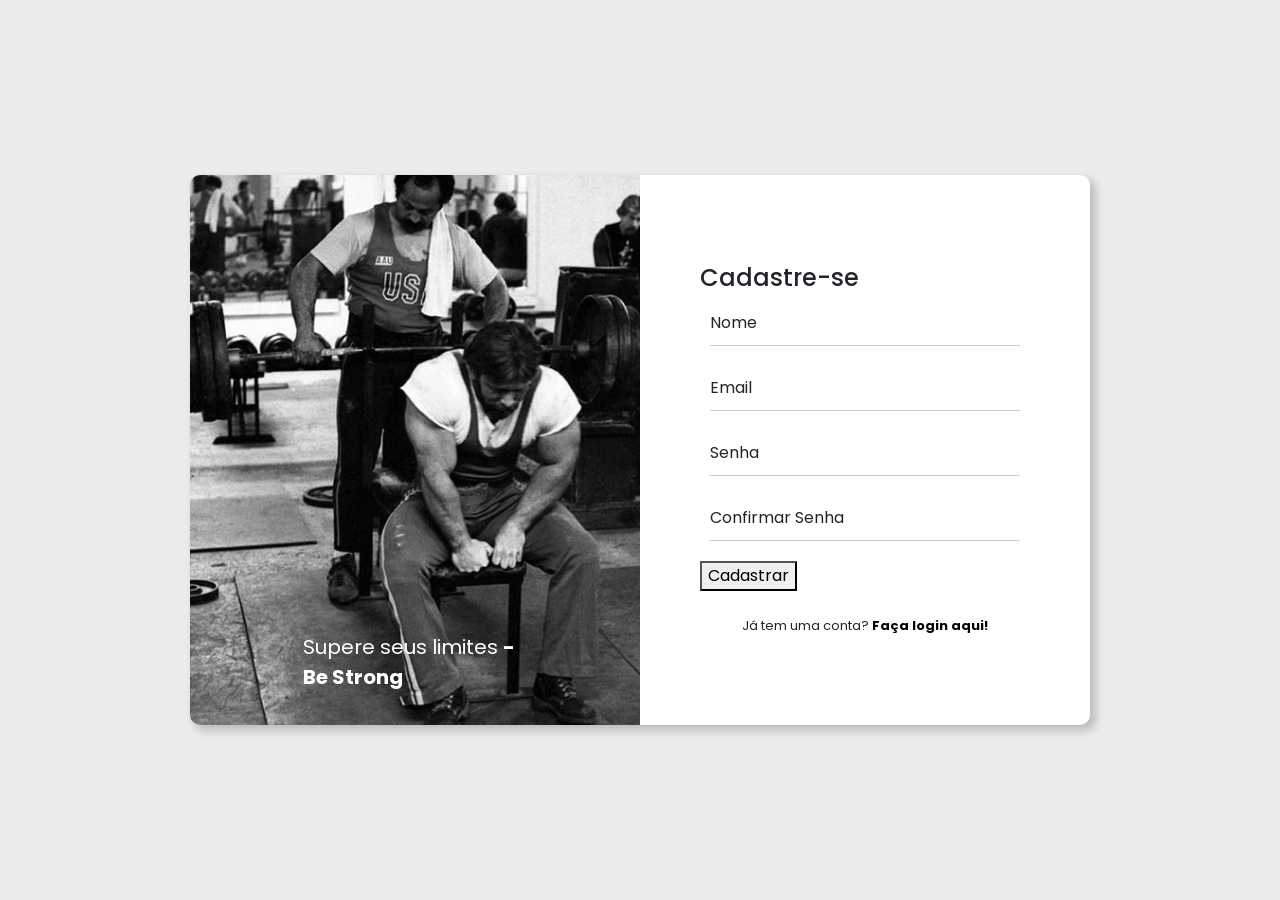
==== public/cadastro.html @ e9997882 "Autenticação do Cadastro - V1" ====
<!DOCTYPE html>
<html lang="en">

<head>
    <meta charset="UTF-8">
    <meta name="viewport" content="width=device-width, initial-scale=1.0">
    <link href="https://cdn.jsdelivr.net/npm/bootstrap@5.0.2/dist/css/bootstrap.min.css" rel="stylesheet"
        integrity="sha384-EVSTQN3/azprG1Anm3QDgpJLIm9Nao0Yz1ztcQTwFspd3yD65VohhpuuCOmLASjC" crossorigin="anonymous">
    <link rel="stylesheet" href="cadastro.css">
    <title>Cadastro | BeStrong</title>
</head>

<body>
    <div class="wrapper">
        <div class="container main">
            <div class="alerta_erro">
                <div class="card_erro" id="cardErro">
                    <span id="mensagem_erro"></span>
                </div>
            </div>
            <div class="row">
                <div class="col-md-6 side-image">
                    <div class="text">
                        <p>Supere seus limites <strong>- Be Strong</strong></p>
                    </div>

                </div>
                <div class="col-md-6 right">

                    <div class="input-box">

                        <h4>Cadastre-se</h4>
                        <div class="input-field">
                            <input type="text" class="input" id="nome" required="" autocomplete="off">
                            <label for="nome">Nome</label>
                        </div>
                        <div class="input-field">
                            <input type="text" class="input" id="email_usuario" required="" autocomplete="off">
                            <label for="email">Email</label>
                        </div>
                        <div class="input-field">
                            <input type="password" class="input" id="senha_usuario" required="">
                            <label for="pass">Senha</label>
                        </div>
                        <div class="input-field">
                            <input type="password" class="input" id="confirmar_senha" required="">
                            <label for="pass">Confirmar Senha</label>
                        </div>
                        <div class="btn_cadastro">
                            <button onclick="cadastrar()">Cadastrar</button>
                        </div>
                        <div class="signin">
                            <span>Já tem uma conta? <a href="login.html">Faça login aqui!</a></span>
                        </div>
                    </div>
                </div>
            </div>
        </div>
    </div>

</body>

</html>

<script>
    function cadastrar() {
        // Verificando se há algum campo em branco
        var emailUser = email_usuario.value
        var nomeUser = nome.value
        var senhaUser = senha_usuario.value
        var confirmarSenha = confirmar_senha.value

        if (
            nomeUser == "" ||
            emailUser == "" ||
            senhaUser == "" ||
            confirmarSenha == ""
        ) {
            cardErro.style.display = "block";
            mensagem_erro.innerHTML = "(Mensagem de erro para todos os campos em branco)";
        } else {
            setInterval(sumirMensagem, 3000);
        }

        function sumirMensagem() {
            cardErro.style.display = "none";
        }

    }
</script>
---- public/cadastro.css ----
@import url('https://fonts.googleapis.com/css2?family=Poppins:wght@400;500;600;700&display=swap');

* {
    font-family: 'Poppins', sans-serif;
}

.wrapper {
    background: #ececec;
    padding: 0 20px 0 20px;
}

.main {
    display: flex;
    justify-content: center;
    align-items: center;
    min-height: 100vh;
}

.side-image {
    background-image: url("assets/login_background.jpg");
    background-position: center;
    background-size: cover;
    background-repeat: no-repeat;
    border-radius: 10px 0 0 10px;
    position: relative;
}

.row {
    width: 900px;
    height: 550px;
    border-radius: 10px;
    background: #fff;
    padding: 0px;
    box-shadow: 5px 5px 10px 1px rgba(0, 0, 0, 0.2);
}

.text {
    position: absolute;
    top: 90%;
    left: 50%;
    transform: translate(-50%, -50%);
}

.text p {
    color: #fff;
    font-size: 20px;
}

i {
    font-weight: 400;
    font-size: 15px;
}

.right {
    display: flex;
    justify-content: center;
    align-items: center;
    position: relative;
}

.input-box {
    width: 330px;
    box-sizing: border-box;
}

img {
    width: 35px;
    position: absolute;
    top: 30px;
    left: 30px;
}

.input-box header {
    font-weight: 700;
    text-align: center;
    margin-bottom: 45px;
}

.input-field {
    display: flex;
    flex-direction: column;
    position: relative;
    padding: 0 10px 0 10px;
}

.input {
    height: 45px;
    width: 100%;
    background: transparent;
    border: none;
    border-bottom: 1px solid rgba(0, 0, 0, 0.2);
    outline: none;
    margin-bottom: 20px;
    color: #40414a;
}

.input-box .input-field label {
    position: absolute;
    top: 10px;
    left: 10px;
    pointer-events: none;
    transition: .5s;
}

.input-field input:focus~label {
    top: -10px;
    font-size: 13px;
}

.input-field input:valid~label {
    top: -10px;
    font-size: 13px;
    color: #5d5076;
}

.input-field .input:focus,
.input-field .input:valid {
    border-bottom: 1px solid #743ae1;
}

.submit {
    border: none;
    outline: none;
    height: 45px;
    background: #ececec;
    border-radius: 5px;
    transition: .4s;
}

.submit:hover {
    background: rgba(37, 95, 156, 0.937);
    color: #fff;
}

.signin {
    text-align: center;
    font-size: small;
    margin-top: 25px;
}

span a {
    text-decoration: none;
    font-weight: 700;
    color: #000;
    transition: .5s;
}

span a:hover {
    text-decoration: underline;
    color: #000;
}
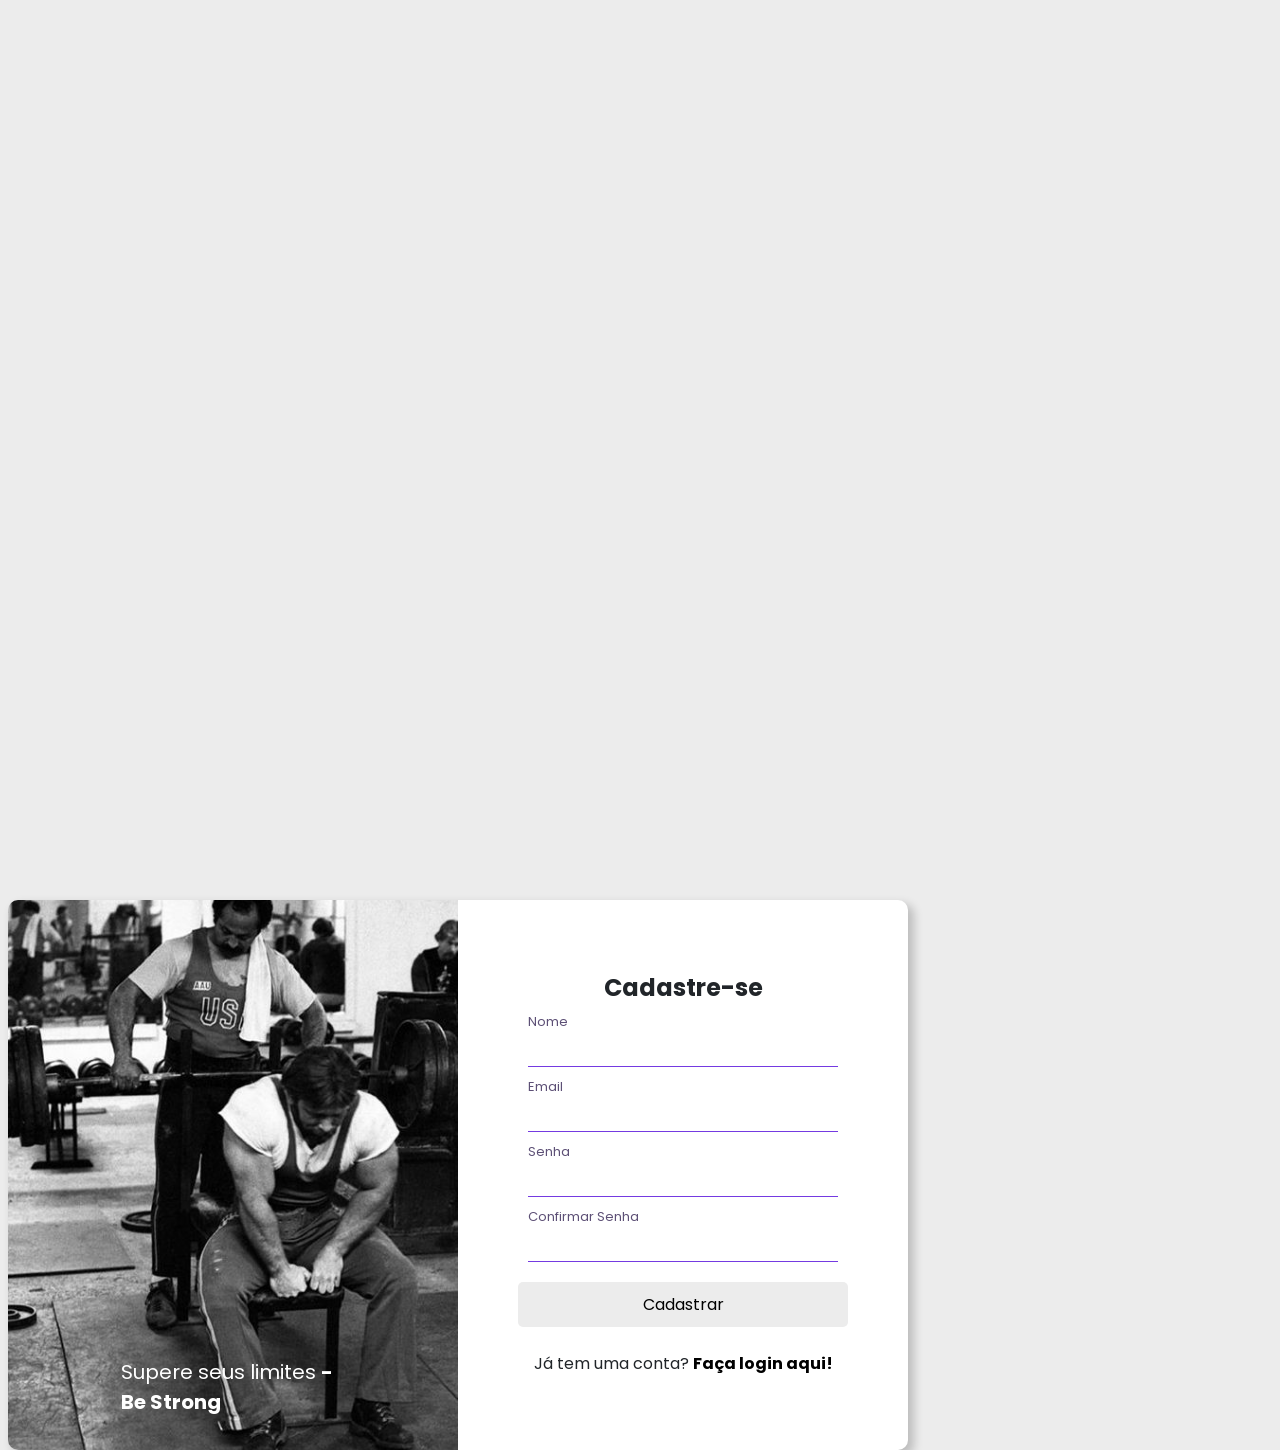
==== commit fa4a27aa: "Autenticação de Login/Cadastro" ====
--- a/public/cadastro.html
+++ b/public/cadastro.html
@@ -7,84 +7,60 @@
     <link href="https://cdn.jsdelivr.net/npm/bootstrap@5.0.2/dist/css/bootstrap.min.css" rel="stylesheet"
         integrity="sha384-EVSTQN3/azprG1Anm3QDgpJLIm9Nao0Yz1ztcQTwFspd3yD65VohhpuuCOmLASjC" crossorigin="anonymous">
     <link rel="stylesheet" href="cadastro.css">
+
     <title>Cadastro | BeStrong</title>
 </head>
 
 <body>
+
     <div class="wrapper">
+
         <div class="container main">
-            <div class="alerta_erro">
-                <div class="card_erro" id="cardErro">
-                    <span id="mensagem_erro"></span>
+
+        </div>
+        <div class="row">
+            <div class="col-md-6 side-image">
+                <div class="text">
+                    <p>Supere seus limites <strong>- Be Strong</strong></p>
                 </div>
+
             </div>
-            <div class="row">
-                <div class="col-md-6 side-image">
-                    <div class="text">
-                        <p>Supere seus limites <strong>- Be Strong</strong></p>
-                    </div>
-
-                </div>
-                <div class="col-md-6 right">
-
-                    <div class="input-box">
-
-                        <h4>Cadastre-se</h4>
+            <div class="col-md-6 right">
+                <div class="input-box">
+                    <h4>Cadastre-se</h4>
+                    <form id="form">
                         <div class="input-field">
-                            <input type="text" class="input" id="nome" required="" autocomplete="off">
+                            <input type="text" class="input" id="nome" autocomplete="off">
                             <label for="nome">Nome</label>
                         </div>
                         <div class="input-field">
-                            <input type="text" class="input" id="email_usuario" required="" autocomplete="off">
-                            <label for="email">Email</label>
+                            <input type="text" class="input" id="email" autocomplete="off">
+                            <label for="text">Email</label>
                         </div>
                         <div class="input-field">
-                            <input type="password" class="input" id="senha_usuario" required="">
+                            <input type="password" class="input" id="senha">
                             <label for="pass">Senha</label>
                         </div>
                         <div class="input-field">
-                            <input type="password" class="input" id="confirmar_senha" required="">
+                            <input type="password" class="input" id="confirmar_senha">
                             <label for="pass">Confirmar Senha</label>
                         </div>
+                        <div id="div_erros_login"></div>
                         <div class="btn_cadastro">
                             <button onclick="cadastrar()">Cadastrar</button>
                         </div>
                         <div class="signin">
                             <span>Já tem uma conta? <a href="login.html">Faça login aqui!</a></span>
                         </div>
-                    </div>
+                    </form>
+
+
                 </div>
             </div>
         </div>
     </div>
-
+    </div>
+    <script src="js/sessao.js"></script>
 </body>
 
-</html>
-
-<script>
-    function cadastrar() {
-        // Verificando se há algum campo em branco
-        var emailUser = email_usuario.value
-        var nomeUser = nome.value
-        var senhaUser = senha_usuario.value
-        var confirmarSenha = confirmar_senha.value
-
-        if (
-            nomeUser == "" ||
-            emailUser == "" ||
-            senhaUser == "" ||
-            confirmarSenha == ""
-        ) {
-            cardErro.style.display = "block";
-            mensagem_erro.innerHTML = "(Mensagem de erro para todos os campos em branco)";
-        } else {
-            setInterval(sumirMensagem, 3000);
-        }
-
-        function sumirMensagem() {
-            cardErro.style.display = "none";
-        }
-
-    }
-</script>+</html>
--- a/public/cadastro.css
+++ b/public/cadastro.css
@@ -70,10 +70,10 @@
     left: 30px;
 }
 
-.input-box header {
+.input-box h4 {
     font-weight: 700;
     text-align: center;
-    margin-bottom: 45px;
+    margin-bottom: 20px;
 }
 
 .input-field {
@@ -118,25 +118,29 @@
     border-bottom: 1px solid #743ae1;
 }
 
-.submit {
+
+.btn_cadastro button{
     border: none;
     outline: none;
     height: 45px;
+    width: 330px;
     background: #ececec;
     border-radius: 5px;
     transition: .4s;
+    
 }
 
-.submit:hover {
+.btn_cadastro button:hover{
     background: rgba(37, 95, 156, 0.937);
     color: #fff;
 }
 
-.signin {
+.signin{
     text-align: center;
-    font-size: small;
+    font-size:medium;
     margin-top: 25px;
 }
+
 
 span a {
     text-decoration: none;
@@ -149,3 +153,10 @@
     text-decoration: underline;
     color: #000;
 }
+
+#mensagem_erro_cadastro{
+    color: red;
+    font-weight: bold;
+    margin-top: 10px;
+    display: none; /* Inicialmente escondida */
+}
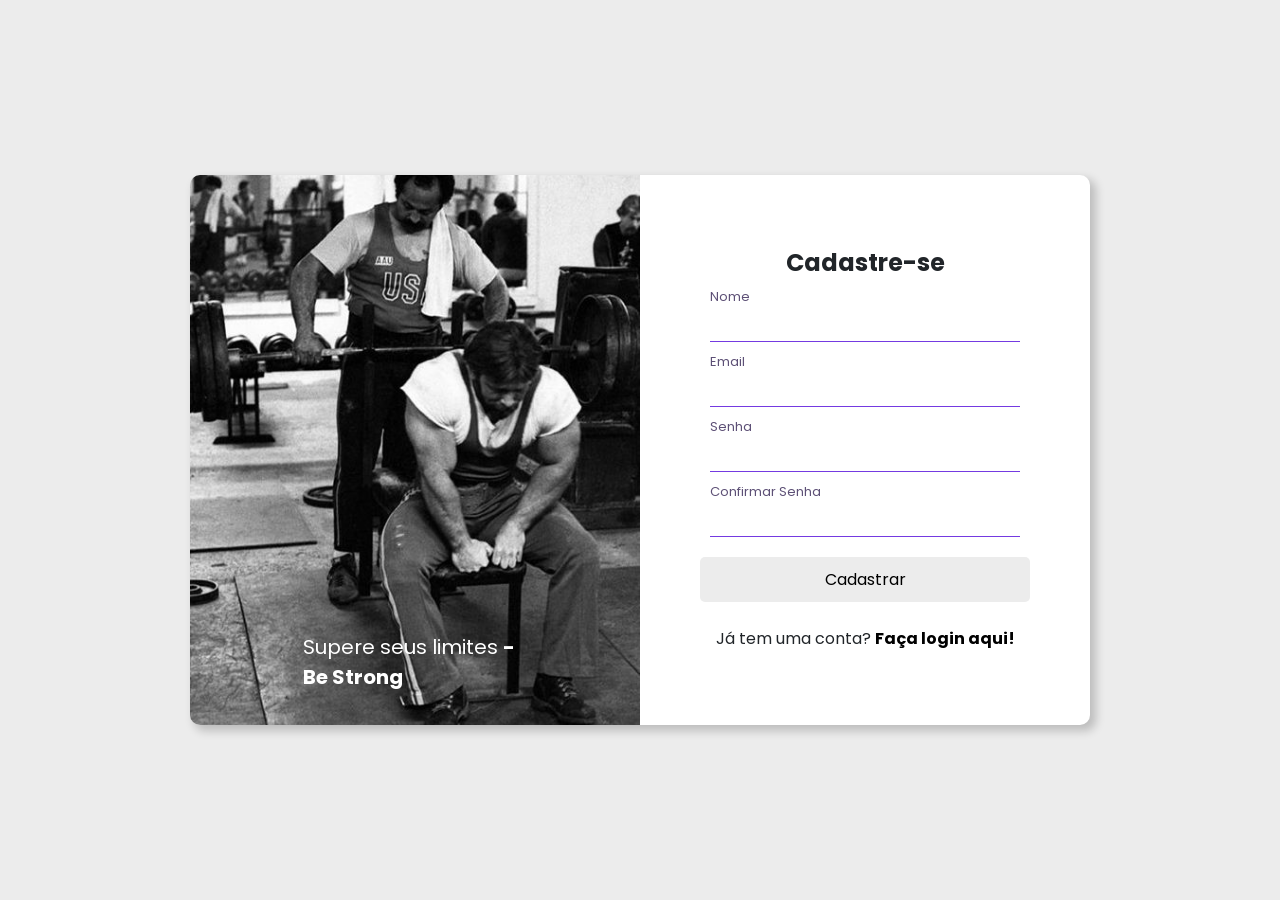
==== commit 09a536ef: "Documentação v1" ====
--- a/public/cadastro.html
+++ b/public/cadastro.html
@@ -7,60 +7,54 @@
     <link href="https://cdn.jsdelivr.net/npm/bootstrap@5.0.2/dist/css/bootstrap.min.css" rel="stylesheet"
         integrity="sha384-EVSTQN3/azprG1Anm3QDgpJLIm9Nao0Yz1ztcQTwFspd3yD65VohhpuuCOmLASjC" crossorigin="anonymous">
     <link rel="stylesheet" href="cadastro.css">
-
     <title>Cadastro | BeStrong</title>
 </head>
 
 <body>
-
     <div class="wrapper">
-
         <div class="container main">
-
-        </div>
-        <div class="row">
-            <div class="col-md-6 side-image">
-                <div class="text">
-                    <p>Supere seus limites <strong>- Be Strong</strong></p>
+            <div class="row">
+                <div class="col-md-6 side-image">
+                    <div class="text">
+                        <p>Supere seus limites <strong>- Be Strong</strong></p>
+                    </div>
                 </div>
-
-            </div>
-            <div class="col-md-6 right">
-                <div class="input-box">
-                    <h4>Cadastre-se</h4>
-                    <form id="form">
-                        <div class="input-field">
-                            <input type="text" class="input" id="nome" autocomplete="off">
-                            <label for="nome">Nome</label>
-                        </div>
-                        <div class="input-field">
-                            <input type="text" class="input" id="email" autocomplete="off">
-                            <label for="text">Email</label>
-                        </div>
-                        <div class="input-field">
-                            <input type="password" class="input" id="senha">
-                            <label for="pass">Senha</label>
-                        </div>
-                        <div class="input-field">
-                            <input type="password" class="input" id="confirmar_senha">
-                            <label for="pass">Confirmar Senha</label>
-                        </div>
-                        <div id="div_erros_login"></div>
-                        <div class="btn_cadastro">
-                            <button onclick="cadastrar()">Cadastrar</button>
-                        </div>
-                        <div class="signin">
-                            <span>Já tem uma conta? <a href="login.html">Faça login aqui!</a></span>
-                        </div>
-                    </form>
-
-
+                <div class="col-md-6 right">
+                    <div class="input-box">
+                        <h4>Cadastre-se</h4>
+                        <form id="form">
+                            <div class="input-field">
+                                <input type="text" class="input" id="nome" autocomplete="off">
+                                <label for="nome">Nome</label>
+                            </div>
+                            <div class="input-field">
+                                <input type="text" class="input" id="email" autocomplete="off">
+                                <label for="text">Email</label>
+                            </div>
+                            <div class="input-field">
+                                <input type="password" class="input" id="senha">
+                                <label for="pass">Senha</label>
+                            </div>
+                            <div class="input-field">
+                                <input type="password" class="input" id="confirmar_senha">
+                                <label for="pass">Confirmar Senha</label>
+                            </div>
+                            <div id="mensagem_erro_cadastro"></div>
+                            <div class="btn_cadastro">
+                                <button type="button" onclick="cadastrar()">Cadastrar</button>
+                            </div>
+                            <div class="signin">
+                                <span>Já tem uma conta? <a href="login.html">Faça login aqui!</a></span>
+                            </div>
+                        </form>
+                    </div>
                 </div>
             </div>
         </div>
     </div>
-    </div>
-    <script src="js/sessao.js"></script>
 </body>
 
-</html>+</html>
+
+
+<script src="js/scriptLogin.js"></script>
--- a/public/cadastro.css
+++ b/public/cadastro.css
@@ -158,5 +158,7 @@
     color: red;
     font-weight: bold;
     margin-top: 10px;
+    margin-left: 20px;
+    margin-bottom: 20px;
     display: none; /* Inicialmente escondida */
 }
